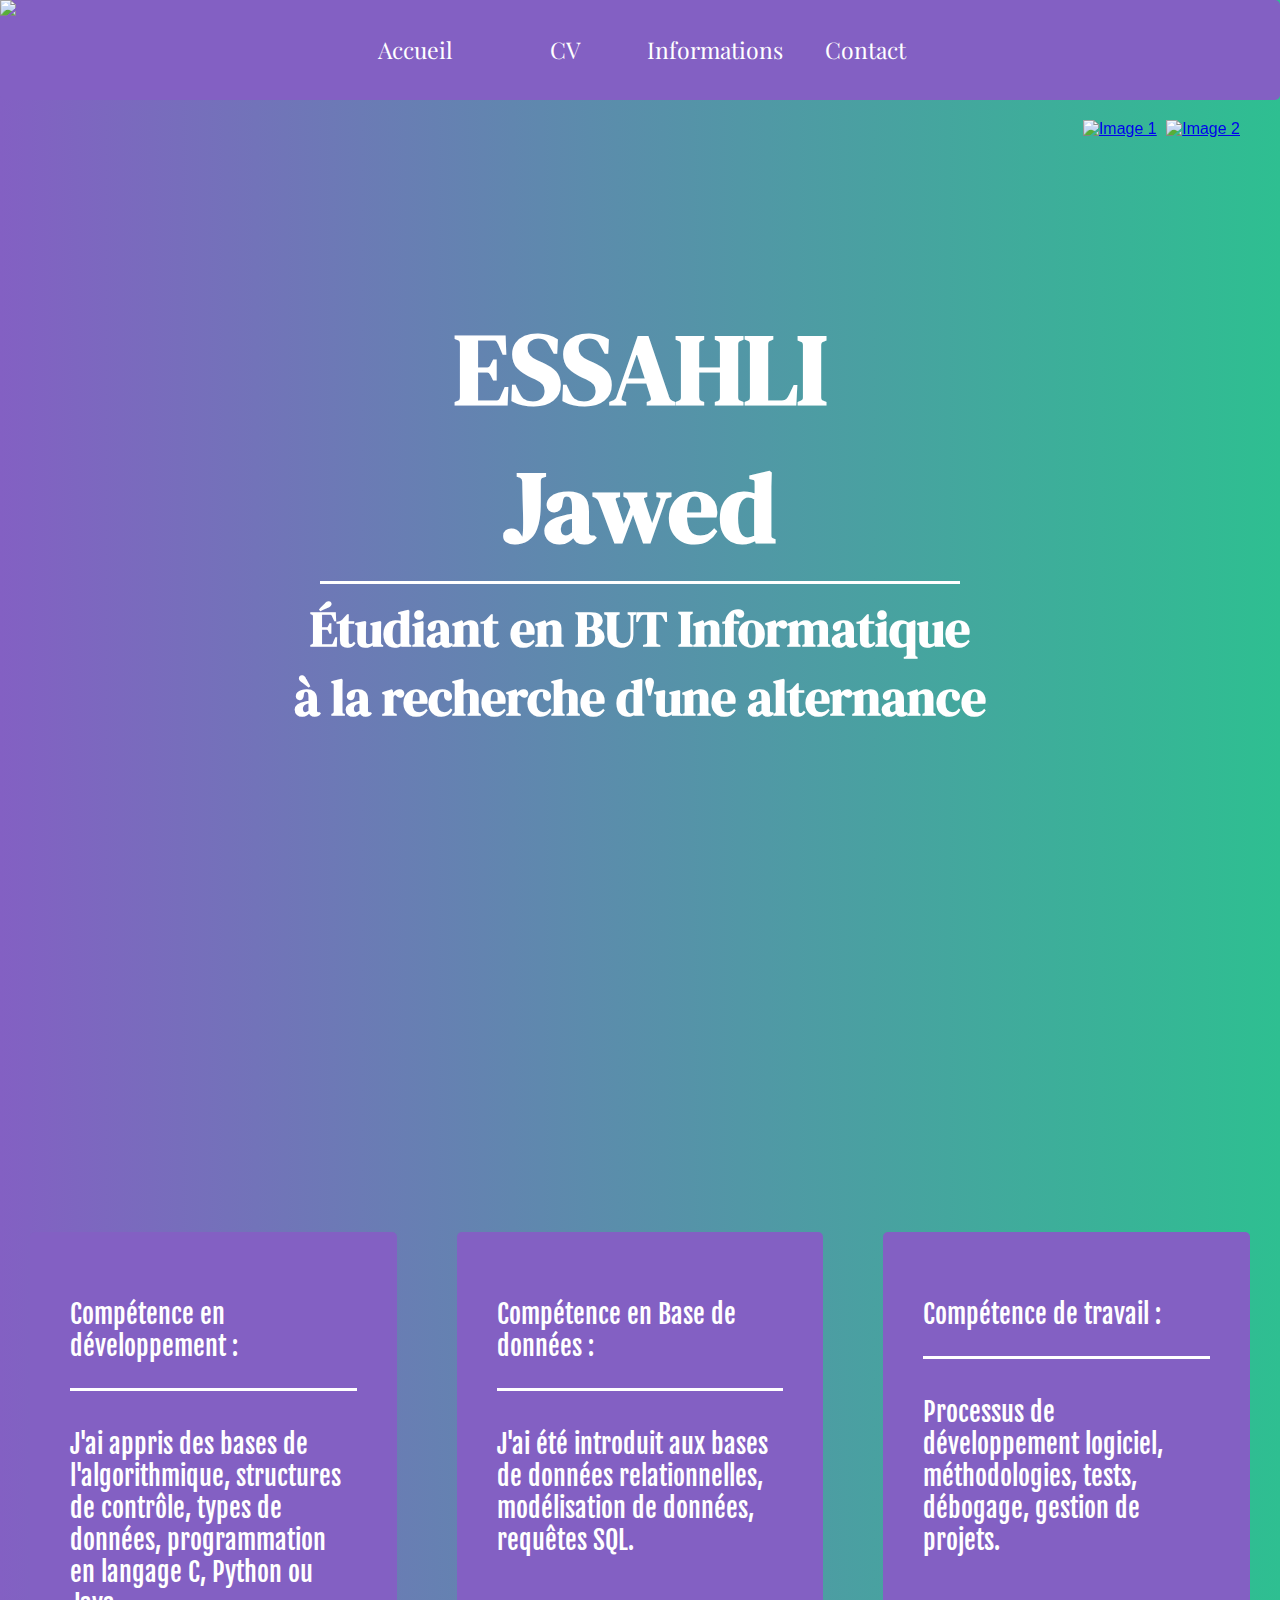
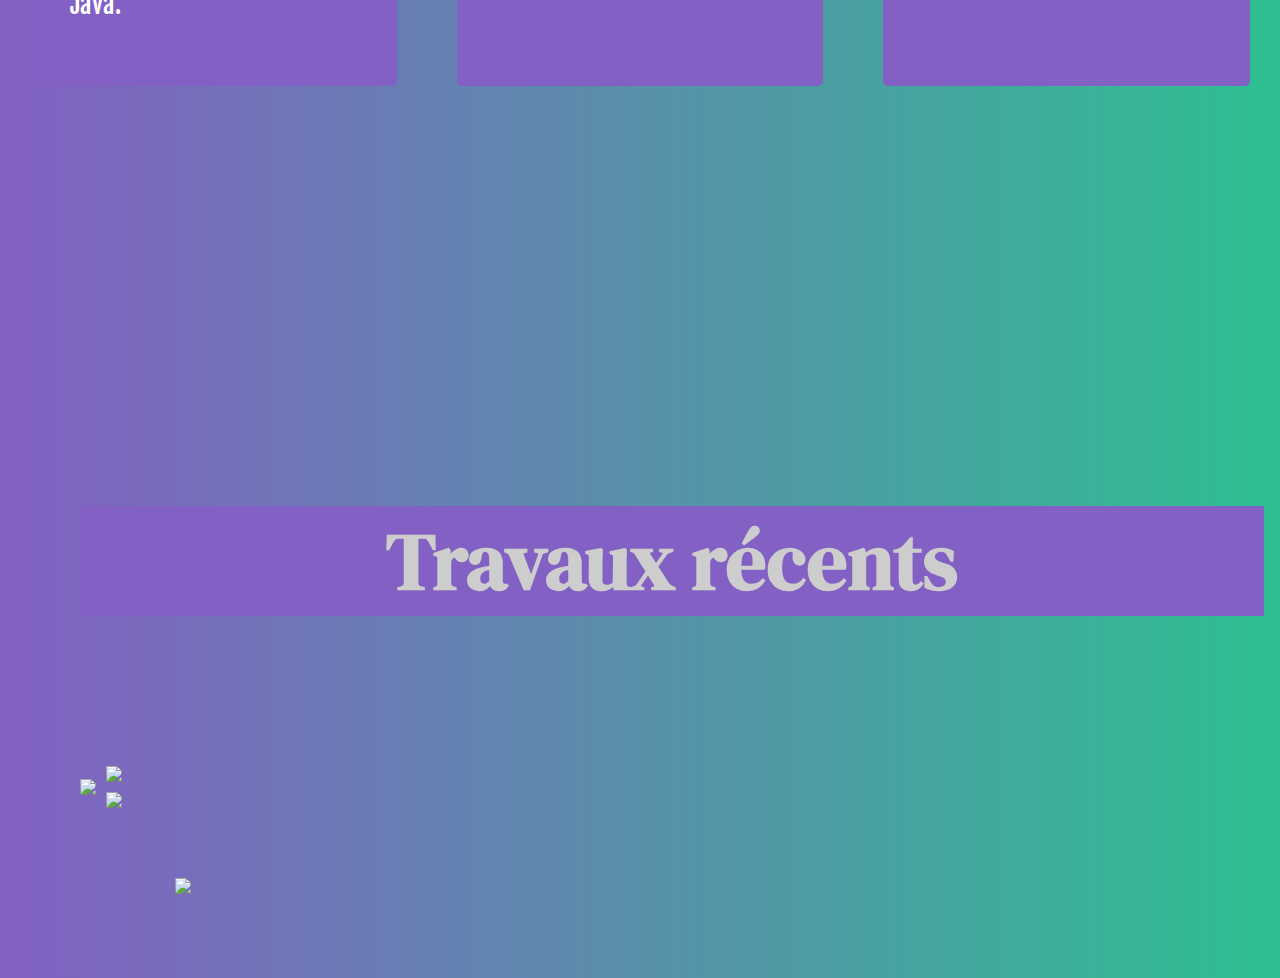
==== Index.html @ f5d1d2a2 "Update and rename Index.html.html to Index.html" ====
<!DOCTYPE html>
<head>
    <meta charset="utf-8">
    <link rel="stylesheet" href="Portfolio.css" type="text/css" />
    <title>ESSAHLI Jawed</title>
</head>
<style>
    @import url('https://fonts.googleapis.com/css2?family=DM+Serif+Display&display=swap');
    @import url('https://fonts.googleapis.com/css2?family=DM+Serif+Display&family=Fjalla+One&family=Sawarabi+Mincho&display=swap');
    @import url('https://fonts.googleapis.com/css2?family=Playfair+Display&display=swap');
  </style>
<body>
    <div id="Accueil" class="banniere">
        <ul>
            <img src="portfolio.png">
            <li><a href="#Accueil">Accueil</a></li>
            <li><a href="CV.html">CV</a></li>        
            <li><a href="Informations.html">Informations</a></li>
            <li><a href="contact.html">Contact</a></li>
        </ul>
    </div>
        <div class="images-haut-droite">
            <a href="https://github.com/Wedja10"><img src="github.png" alt="Image 1"></a>
            <a href="https://www.linkedin.com/in/jawed-essahli/"><img src="linkedin.png" alt="Image 2"></a>
        </div>
        <h1 class="nom" align="center">ESSAHLI<br>Jawed</h1>
        <hr class="ligne1">
        <h2 align="center">Étudiant en BUT Informatique<br>à la recherche d'une alternance</h2>
        <section align="center">
            <article align="left">
                <p>Compétence en développement : <hr class="ligne2"><br>J'ai appris des bases de l'algorithmique, structures de contrôle, types de données, programmation en langage C, Python ou Java.</p>
            </article>
            <article align="left">
                <p>Compétence en Base de données : <hr class="ligne2"><br>J'ai été introduit aux bases de données relationnelles, modélisation de données, requêtes SQL.</p>
            </article>
            <article align="left">
                <p>Compétence de travail : <hr class="ligne2"><br>Processus de développement logiciel, méthodologies, tests, débogage, gestion de projets.</p>
            </article>
          </section>
        <div class="travaux">
            <p class="titre" align="center"><B>Travaux récents</B></p>
            <div class="qix-images">
                <div class="qix1">
                <img src="Qix1.png">
                </div>
                    <div class="qix23">
                        <img src="Qix2.png">
                        <img src="Qix3.png">
                    </div>
            </div>
            <div class="unesco">
            <img src="unesco.png">
            </div>
        </div>
    
</body>
---- Portfolio.css ----
body {
    font-family: sans-serif;
    margin: 0;
    background: linear-gradient(90deg, #8360c3, #2ebf91)
}

.banniere {
    background: linear-gradient(90deg, #8360c3, #2ebf91);
    height: 100%;
    margin: 0;
    display: flex;
    flex-direction: column; 
    justify-content: center;
    align-items: center; 
}


.nom {
    color: white;
    font-size: 100px;
    margin-top: 150px; 
    margin-bottom: 5px; 
    justify-content: center;
    margin-top: 300px;
    font-family: 'DM Serif Display', serif;
}

h2 {
    color: white;
    font-size: 50px;
    margin-top: 10px;
    position: relative;
    margin-bottom: 100px;
    font-family: 'DM Serif Display', serif;
}


.ligne1 {
    border: none;
    border-top: 3px solid white;
    width: 50%;
    margin: 5px auto; 
}

.ligne2{
    border: none;
    border-top: 3px solid white;
    width: 100%;
    margin: 5px auto;
}


.banniere ul {
    padding: 0;
    list-style: none;
    background-color: #8360c3;
    text-align: center;
    border-radius: 5px;
    padding:0px;
    margin: 0;
    display: flex;
    justify-content: center;
    width: 100%;
    position: fixed;
    z-index: 1;
    top: 0;
}

.banniere ul li {
    display: inline-block;
    width: 150px; 
    height: 100px;
    transition: background-color 0.3s ease;
    border-radius: 5px; 
    text-align: center; 
    line-height: 100px; 
    font-size: 23px;
    font-family: 'Playfair Display', serif;
}

.banniere ul li:hover {
    background-color: #2ebf91;
    color: #000; 
}

.banniere ul li a {
    display: block;
    width: 150px; 
    height: 100px; 
    text-align: center; 
    line-height: 100px; 
    transition: background-color 0.3s ease;
    border-radius: 5px; 
    color: white; 
    text-decoration: none; 
}

.images-haut-droite {
    position: fixed;
    top: 0;
    right: 0;
    margin-top: 120px; 
    margin-right: 40px;
    
}

.images-haut-droite a {
    display: inline-block;
    margin-left: 5px;
}

.images-haut-droite img {
    width: 50px; 
    height: 50px;
}

section {
    padding: 0;
    background-color: linear-gradient(90deg, #8360c3, #2ebf91);
    text-align: center;
    border-radius: 5px;
    margin: 10px 0 0; 
    display: flex;
    justify-content: center;
    width: 100%;
    margin-bottom: 200px;
    margin-top: 500px;

}


section > article {
    background-color: #8360c3;
    padding: 40px;
    color: white;
    margin-right: 30px;
    margin-left: 30px;
    border-radius: 5px;
    width: 500px;
    font-size: 26px;
    font-family: 'Fjalla One', sans-serif;
}

.travaux{
    height: 100%;
    width: 92.5%;
    border-radius: 5px;
    padding: 40px;
    margin-top: 300px;
    margin-left: 40px;
    align-items: center;
    margin-bottom: 40px;
    background-color: linear-gradient(90deg, #8360c3, #2ebf91);
    color: white;
}

.qix-images {
    display: flex;
    align-items: center;
    margin-top: 150px;
}

.qix-images img {
    display: flex;
    margin-right: 10px; 
    flex-direction: column;
}


.qix1{
    margin-bottom: 10px;
}

.unesco{
    margin-left: 8%;
    margin-top: 60px;
}
.qix23 {
    display: flex;
    flex-direction: column; 
    margin-right: 300px;
}

.qix23 img {
    display: block;
    margin-bottom: 10px; 
}

.titre{
    font-size: 80px;
    color: #cdcdcd;
    font-family: 'DM Serif Display', serif;
    background-color: #8360c3;
}

.cv{
    margin-top: 100px;
}

.contact{
    font-size: 60px;
    margin-top: 200px;
    color: white;
    font-family: 'DM Serif Display', serif;
}

.logomail {
    display: flex; 
    align-items: center;
    margin-top: 20px; 
}

.logotel {
    display: flex; 
    align-items: center; 
    margin-top: 20px; 
    margin-right: 265px;
}

.logolin {
    display: flex; 
    align-items: center; 
    margin-top: 20px; 
    margin-left: 210px;
}

.logomail img {
    width: 100px;
    height: 100px;
    margin-right: 20px; 
}

.logotel img {
    width: 100px;
    height: 100px;
    margin-right: 20px; 
}

.logolin img {
    width: 100px;
    height: 100px;
    margin-right: 20px; 
    
}


.cont{
    font-size: 40px;
    color: white;
}

ul img {
    position: absolute;
    left: 0;
    top: 0;
    margin: 0;
    padding: 0;
}

.texte{
    margin-top: 200px;
    color: white;
    font-size: 50px;
    margin-left: 40px;
    margin-right: 140px;
    font-family: 'DM Serif Display', serif;
}
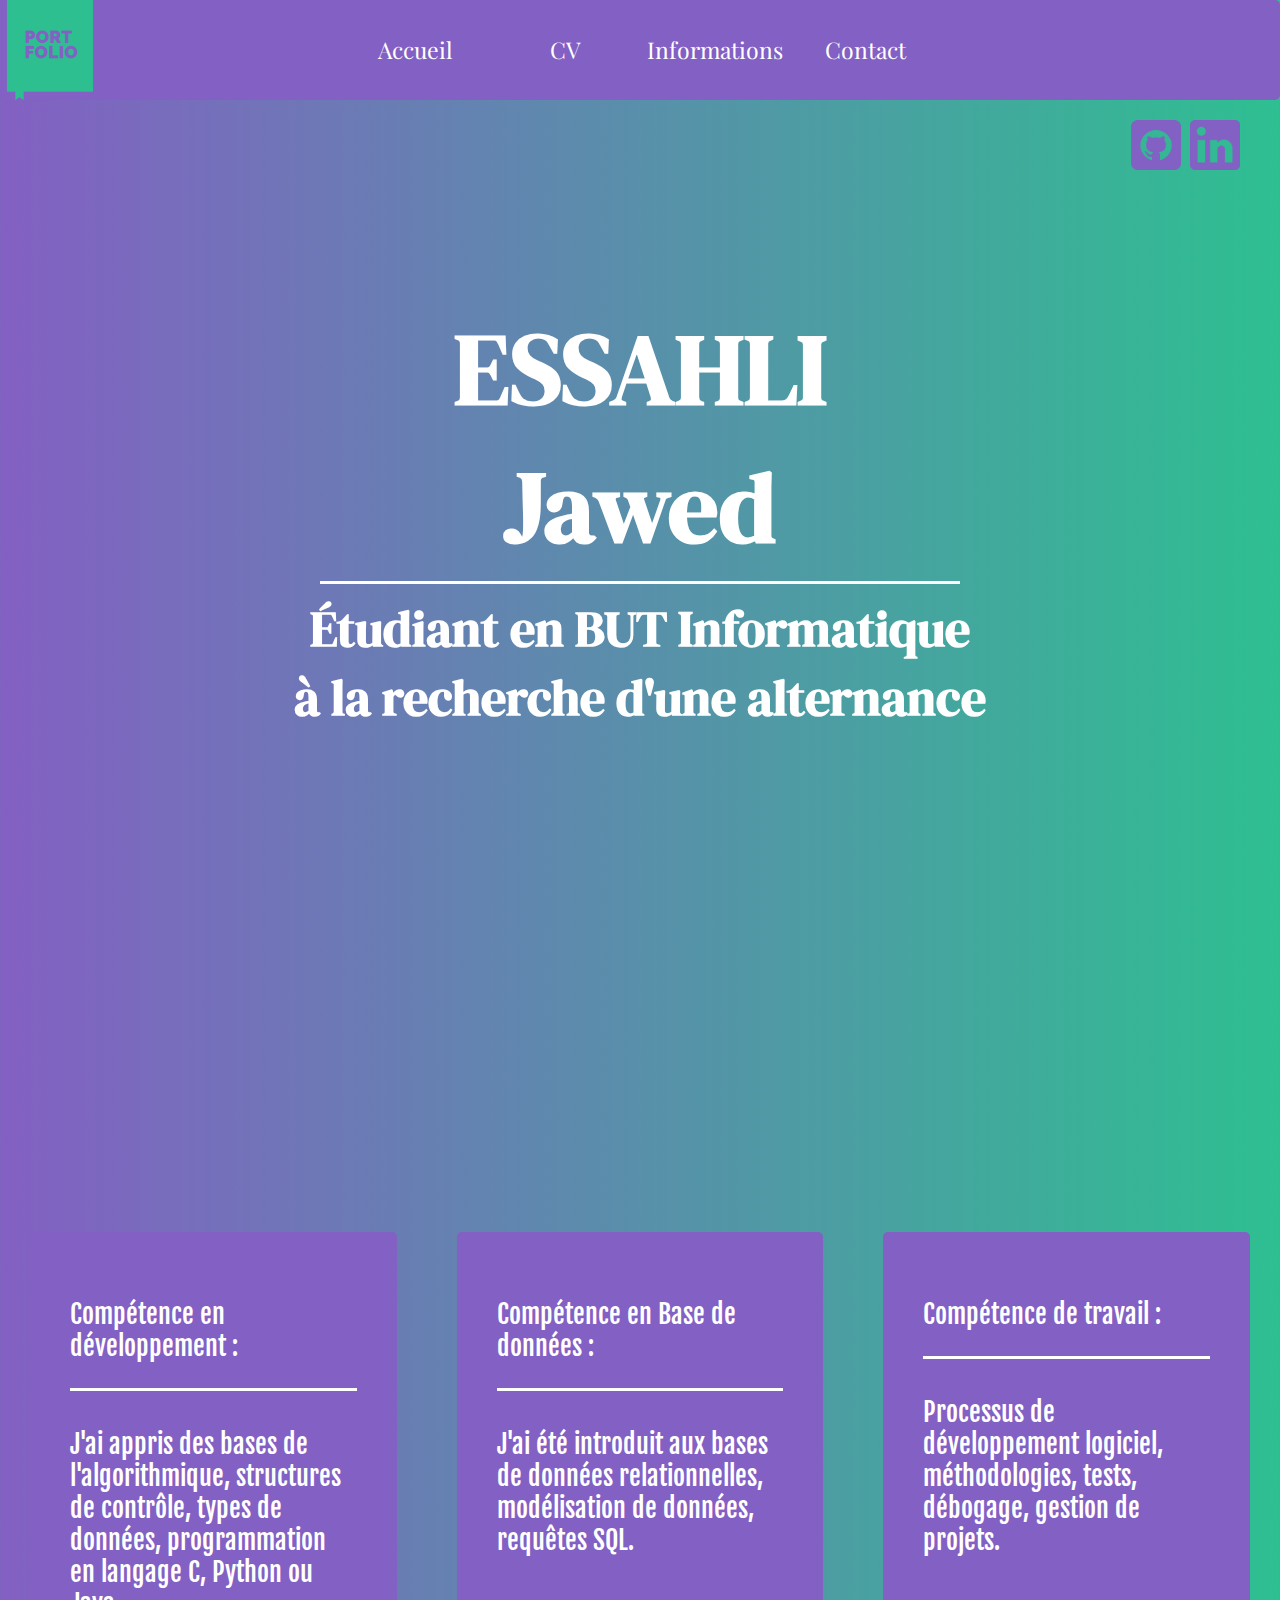
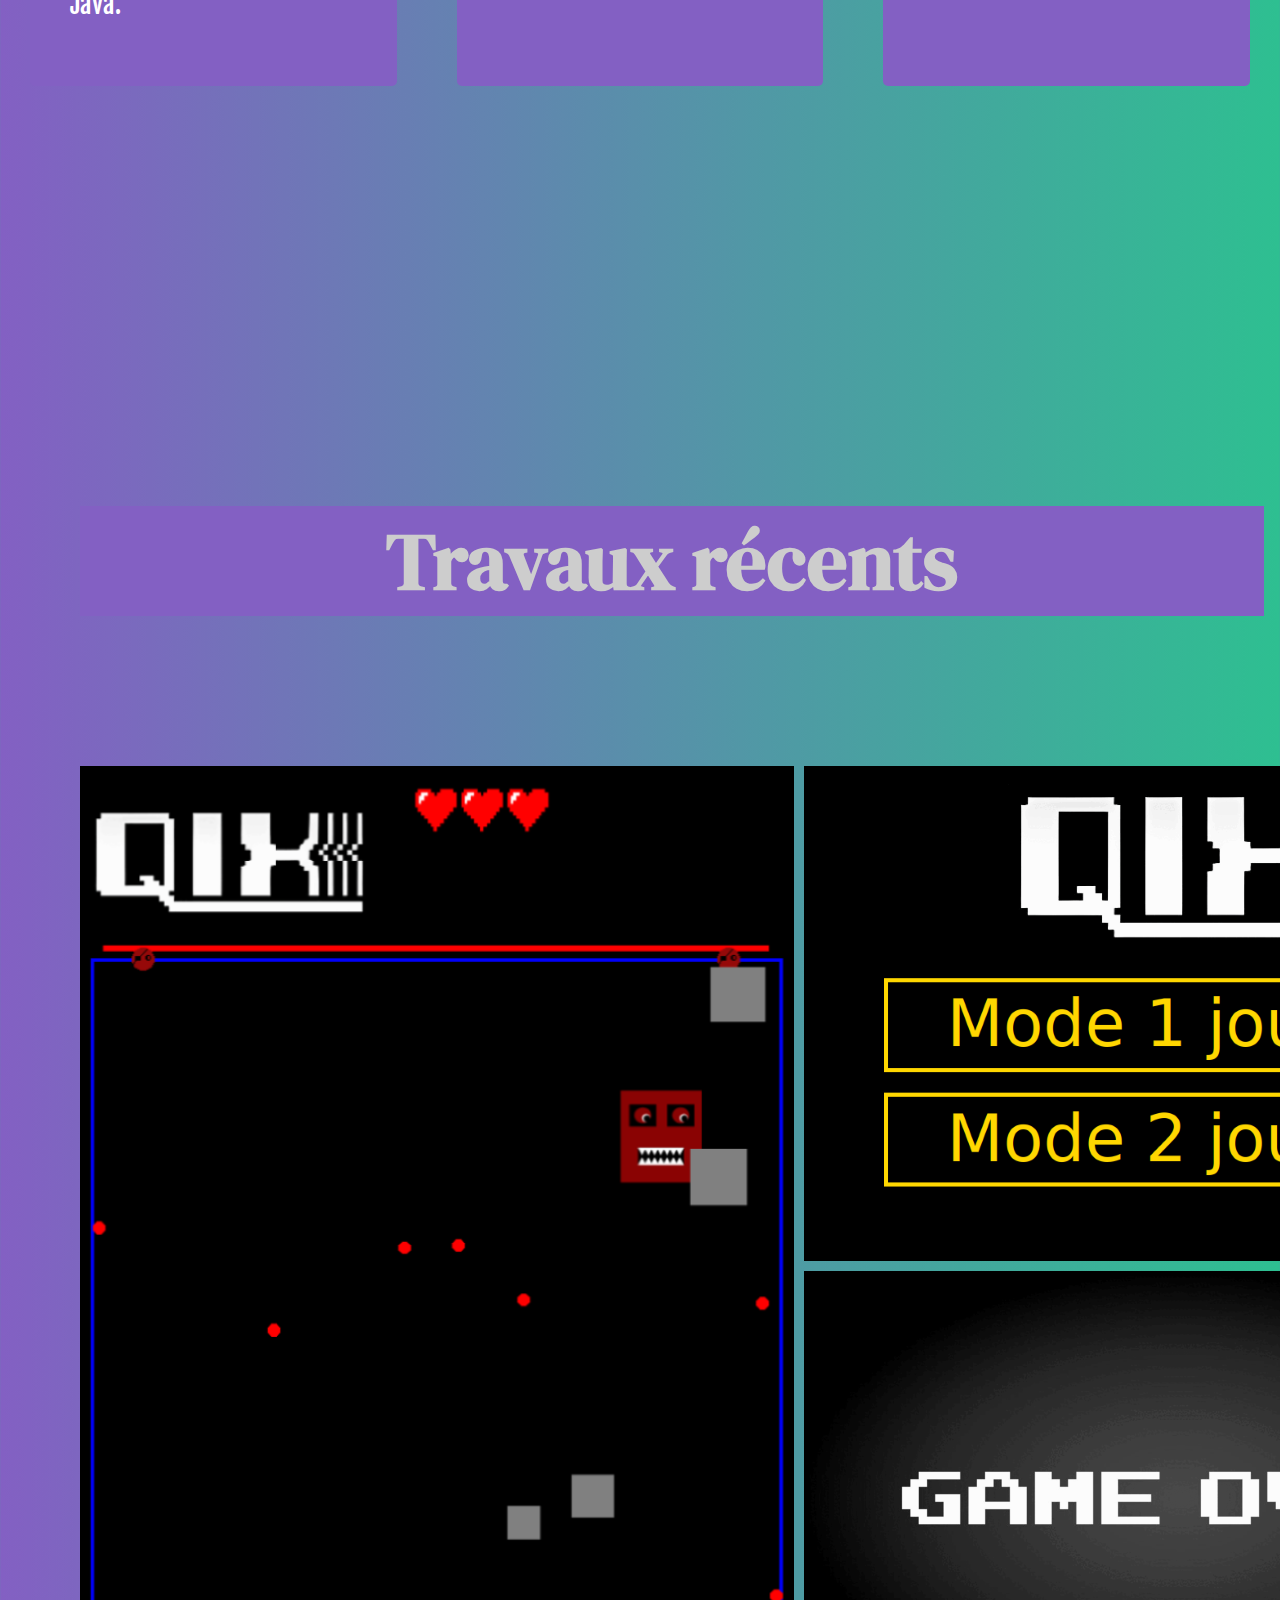
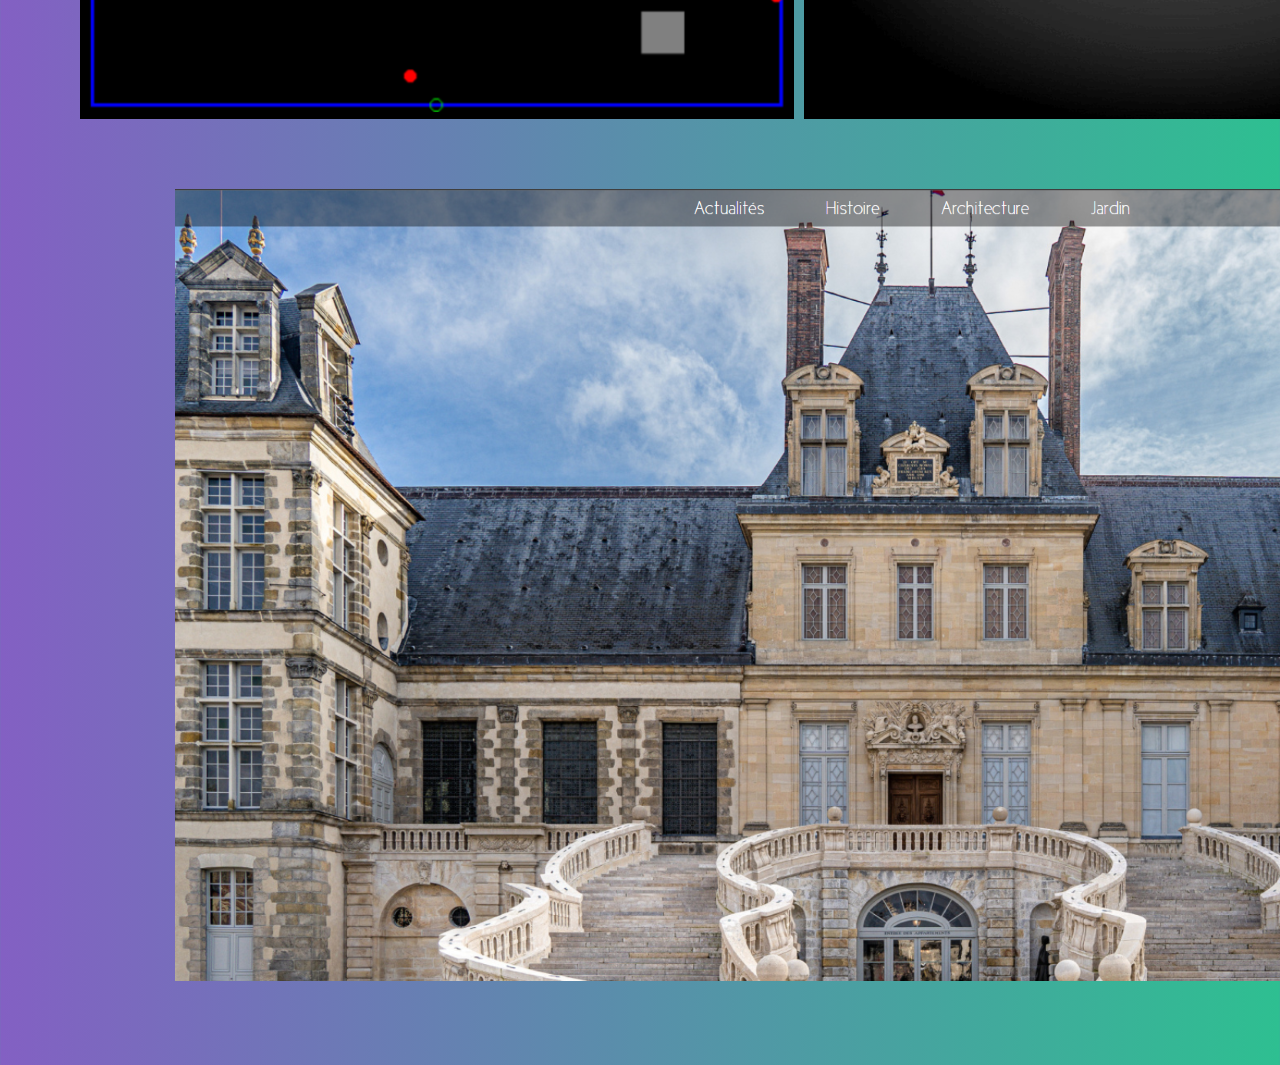
==== commit 9979705c: "Update Image" ====
--- a/Index.html
+++ b/Index.html
@@ -12,7 +12,7 @@
 <body>
     <div id="Accueil" class="banniere">
         <ul>
-            <img src="portfolio.png">
+            <img src="Assets\portfolio.png">
             <li><a href="#Accueil">Accueil</a></li>
             <li><a href="CV.html">CV</a></li>        
             <li><a href="Informations.html">Informations</a></li>
@@ -20,8 +20,8 @@
         </ul>
     </div>
         <div class="images-haut-droite">
-            <a href="https://github.com/Wedja10"><img src="github.png" alt="Image 1"></a>
-            <a href="https://www.linkedin.com/in/jawed-essahli/"><img src="linkedin.png" alt="Image 2"></a>
+            <a href="https://github.com/Wedja10"><img src="Assets\github.png" alt="Image 1"></a>
+            <a href="https://www.linkedin.com/in/jawed-essahli/"><img src="Assets\linkedin.png" alt="Image 2"></a>
         </div>
         <h1 class="nom" align="center">ESSAHLI<br>Jawed</h1>
         <hr class="ligne1">
@@ -37,19 +37,19 @@
                 <p>Compétence de travail : <hr class="ligne2"><br>Processus de développement logiciel, méthodologies, tests, débogage, gestion de projets.</p>
             </article>
           </section>
-        <div class="travaux">
+        <div class="travaux" >
             <p class="titre" align="center"><B>Travaux récents</B></p>
             <div class="qix-images">
                 <div class="qix1">
-                <img src="Qix1.png">
+                <img src="Assets\Qix1.png">
                 </div>
                     <div class="qix23">
-                        <img src="Qix2.png">
-                        <img src="Qix3.png">
+                        <img src="Assets\Qix2.png">
+                        <img src="Assets\Qix3.png">
                     </div>
             </div>
             <div class="unesco">
-            <img src="unesco.png">
+            <img src="Assets\unesco.png">
             </div>
         </div>
     
